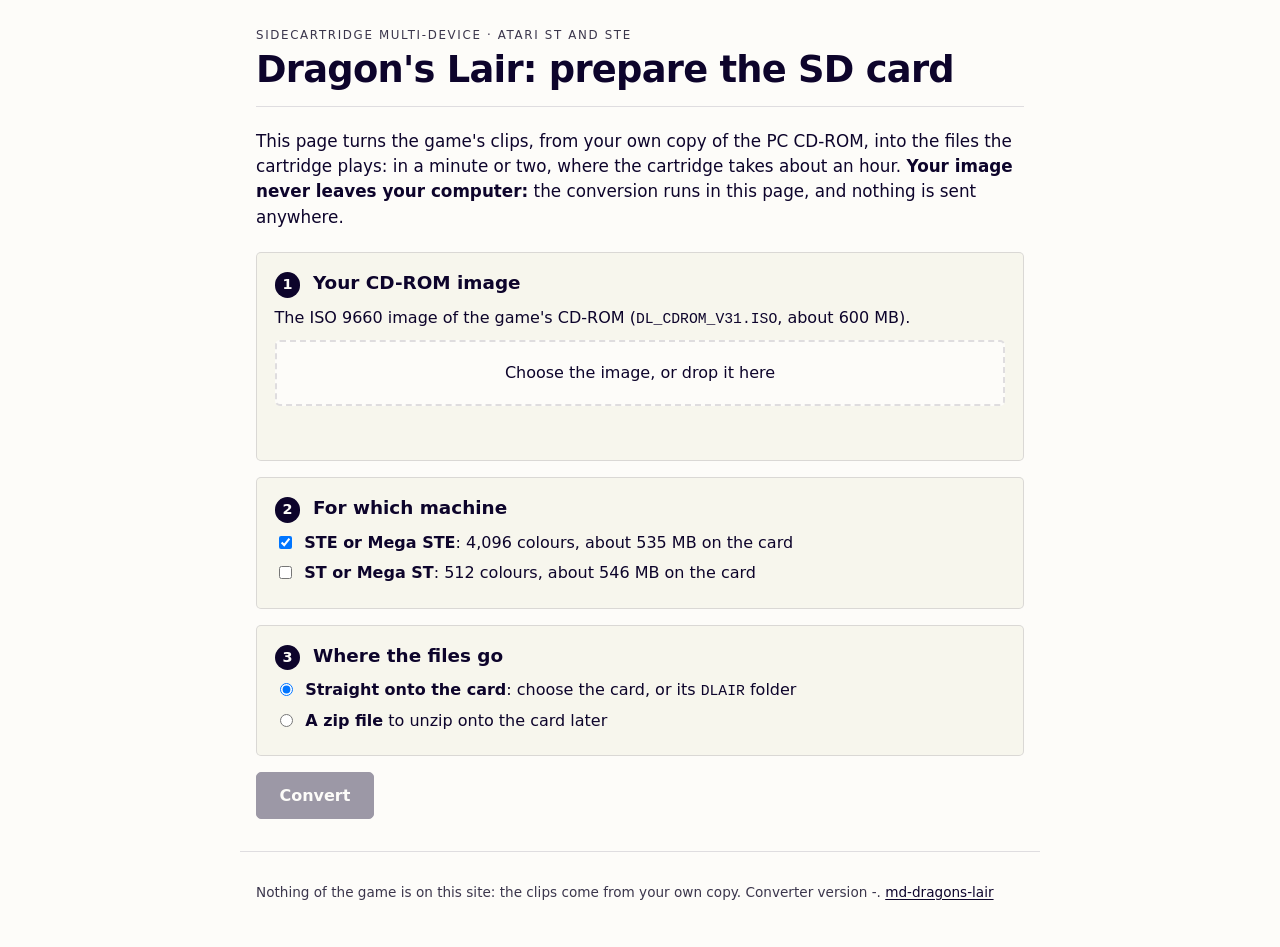
==== web/site/index.html @ 111b312b "Convert the game in a web page, nothing uploaded web/site is the page that runs the WebAssembly conv" ====
<!DOCTYPE html>
<html lang="en">
<head>
  <meta charset="UTF-8">
  <meta name="viewport" content="width=device-width, initial-scale=1.0">
  <meta name="color-scheme" content="light dark">
  <title>Dragon's Lair: prepare the SD card</title>
  <meta name="description" content="Converts the clips of your own Dragon's Lair CD-ROM image into the files the SidecarTridge Multi-device plays on an Atari ST or STE, in your browser: nothing is uploaded.">
  <link rel="stylesheet" href="style.css">
  <script type="module" src="app.js"></script>
</head>
<body>
  <header class="app-header">
    <div class="app-header-inner">
      <div>
        <span class="kicker">SidecarTridge Multi-device · Atari ST and STE</span>
        <h1>Dragon's Lair: prepare the SD card</h1>
      </div>
    </div>
  </header>

  <main class="main-content">
    <p class="lead">
      This page turns the game's clips, from your own copy of the PC CD-ROM, into the files the
      cartridge plays: in a minute or two, where the cartridge takes about an hour.
      <strong>Your image never leaves your computer:</strong> the conversion runs in this page,
      and nothing is sent anywhere.
    </p>

    <section class="step" id="step-image">
      <h2><span class="num">1</span> Your CD-ROM image</h2>
      <p>The ISO 9660 image of the game's CD-ROM (<code>DL_CDROM_V31.ISO</code>, about 600 MB).</p>
      <label class="drop" id="drop">
        <input type="file" id="image" accept=".iso,.ISO">
        <span id="drop-text">Choose the image, or drop it here</span>
      </label>
      <p class="status" id="image-status" role="status"></p>
    </section>

    <section class="step" id="step-sets">
      <h2><span class="num">2</span> For which machine</h2>
      <label class="choice"><input type="checkbox" id="set-ste" checked>
        <span><strong>STE or Mega STE</strong>: 4,096 colours, about 535 MB on the card</span></label>
      <label class="choice"><input type="checkbox" id="set-st">
        <span><strong>ST or Mega ST</strong>: 512 colours, about 546 MB on the card</span></label>
    </section>

    <section class="step" id="step-where">
      <h2><span class="num">3</span> Where the files go</h2>
      <div id="where-folder" hidden>
        <label class="choice"><input type="radio" name="where" value="folder" checked>
          <span><strong>Straight onto the card</strong>: choose the card, or its <code>DLAIR</code> folder</span></label>
        <label class="choice"><input type="radio" name="where" value="zip">
          <span><strong>A zip file</strong> to unzip onto the card later</span></label>
      </div>
      <p id="where-zip" hidden>This browser cannot write to a folder: you get <code>DLAIR.zip</code>,
        to unzip at the top of the card (it holds the <code>DLAIR</code> folder).</p>
    </section>

    <div class="actions">
      <button id="go" class="button" disabled>Convert</button>
    </div>

    <section class="panel" id="progress" hidden>
      <h2 id="progress-title">Converting</h2>
      <div class="bar"><div class="fill" id="overall"></div></div>
      <p class="figures"><span id="count"></span><span id="left"></span></p>
      <ul class="clips" id="clips"></ul>
      <button id="stop" class="button secondary">Stop</button>
    </section>

    <section class="panel" id="done" hidden>
      <h2 id="done-title"></h2>
      <p id="done-text"></p>
      <p id="done-link"></p>
      <ol id="done-next">
        <li>Put the card back in the Multi-device.</li>
        <li>Start the ST: Dragon's Lair finds the clips and starts at once.</li>
      </ol>
    </section>

    <p class="error" id="error" role="alert" hidden></p>
  </main>

  <footer class="app-footer">
    <p>Nothing of the game is on this site: the clips come from your own copy.
      Converter version <span id="version">-</span>.
      <a href="https://github.com/sidecartridge/md-dragons-lair">md-dragons-lair</a></p>
  </footer>
</body>
</html>
---- web/site/style.css ----
/* The colours and the layout of md-store.sidecartridge.com: deep-purple ink
   on cream, light and dark, flat, 5px radii. The system's font. */

:root {
  --font-base: system-ui, -apple-system, "Segoe UI", Roboto, "Helvetica Neue", Arial, sans-serif;
  --font-mono: ui-monospace, SFMono-Regular, Menlo, Consolas, "Liberation Mono", monospace;
  --color-ink: #0d042b;
  --color-ink-2: #3b364c;
  --color-bg: #fdfcf9;
  --color-bg-2: #f7f6ed;
  --color-bg-3: #faebd7;
  --color-on-ink: #fdfcf9;
  --color-border: rgba(13, 4, 43, 0.12);
  --color-good: #1d7a3a;
  --color-bad: #b3261e;
  --radius: 5px;
  color-scheme: light;
}

:root[data-theme="dark"] {
  --color-ink: #f5f5ec;
  --color-ink-2: #929eaf;
  --color-bg: #0b0326;
  --color-bg-2: #150c32;
  --color-bg-3: #251654;
  --color-on-ink: #0b0326;
  --color-border: rgba(245, 245, 236, 0.14);
  --color-good: #6fd08c;
  --color-bad: #ff8a80;
  color-scheme: dark;
}

@media (prefers-color-scheme: dark) {
  :root:not([data-theme="light"]) {
    --color-ink: #f5f5ec;
    --color-ink-2: #929eaf;
    --color-bg: #0b0326;
    --color-bg-2: #150c32;
    --color-bg-3: #251654;
    --color-on-ink: #0b0326;
    --color-border: rgba(245, 245, 236, 0.14);
    --color-good: #6fd08c;
    --color-bad: #ff8a80;
    color-scheme: dark;
  }
}

html, body { margin: 0; padding: 0; }

body {
  background: var(--color-bg);
  color: var(--color-ink);
  font-family: var(--font-base);
  line-height: 1.5;
  -webkit-font-smoothing: antialiased;
}

a { color: var(--color-ink); text-underline-offset: 2px; }
code { font-family: var(--font-mono); font-size: 0.92em; }

.app-header, .main-content, .app-footer {
  max-width: 800px;
  margin: 0 auto;
  padding: 0 16px;
  box-sizing: border-box;
}

.app-header-inner {
  padding: 1.4rem 0 1rem;
  border-bottom: 1px solid var(--color-border);
}

.kicker {
  display: inline-block;
  margin-bottom: 0.3rem;
  font-size: 0.74rem;
  font-weight: 500;
  letter-spacing: 0.14em;
  text-transform: uppercase;
  color: var(--color-ink-2);
}

h1 {
  margin: 0;
  font-size: clamp(1.6rem, 4vw, 2.3rem);
  font-weight: 700;
  line-height: 1.08;
  letter-spacing: -0.02em;
}

h2 { font-size: 1.15rem; margin: 0 0 0.5rem; }

.lead { font-size: 1.05rem; margin: 1.4rem 0; }

.step, .panel {
  border: 1px solid var(--color-border);
  border-radius: var(--radius);
  background: var(--color-bg-2);
  padding: 1rem 1.1rem;
  margin: 0 0 1rem;
}

.step p { margin: 0.3rem 0; }

.num {
  display: inline-flex;
  align-items: center;
  justify-content: center;
  width: 1.6rem;
  height: 1.6rem;
  margin-right: 0.4rem;
  border-radius: 50%;
  background: var(--color-ink);
  color: var(--color-on-ink);
  font-size: 0.9rem;
}

.drop {
  display: block;
  margin: 0.6rem 0;
  padding: 1.2rem;
  border: 2px dashed var(--color-border);
  border-radius: var(--radius);
  text-align: center;
  cursor: pointer;
  background: var(--color-bg);
}
.drop.over { border-color: var(--color-ink); }
.drop input { display: none; }

.choice {
  display: flex;
  gap: 0.6rem;
  align-items: flex-start;
  margin: 0.4rem 0;
  cursor: pointer;
}
.choice input { margin-top: 0.3rem; }

.status { color: var(--color-ink-2); min-height: 1.5em; }
.status.good { color: var(--color-good); }
.status.bad, .error { color: var(--color-bad); }

.actions { margin: 1rem 0 1.4rem; }

.button {
  font: inherit;
  font-weight: 600;
  padding: 0.65rem 1.4rem;
  border-radius: var(--radius);
  border: 1px solid var(--color-ink);
  background: var(--color-ink);
  color: var(--color-on-ink);
  cursor: pointer;
}
.button:disabled { opacity: 0.4; cursor: default; }
.button.secondary { background: transparent; color: var(--color-ink); }

.bar {
  height: 14px;
  border-radius: var(--radius);
  background: var(--color-bg-3);
  overflow: hidden;
}
.fill {
  height: 100%;
  width: 0;
  background: var(--color-ink);
  transition: width 0.2s;
}

.figures {
  display: flex;
  justify-content: space-between;
  flex-wrap: wrap;
  gap: 0.5rem;
  color: var(--color-ink-2);
}

.clips {
  list-style: none;
  padding: 0;
  margin: 0.4rem 0 1rem;
  font-family: var(--font-mono);
  font-size: 0.9rem;
}
.clips li { display: flex; gap: 0.6rem; align-items: center; margin: 0.2rem 0; }
.clips .name { width: 9.5rem; flex: none; }
.clips .bar { flex: 1; height: 8px; }

.app-footer {
  margin-top: 2rem;
  padding-top: 1rem;
  padding-bottom: 2rem;
  border-top: 1px solid var(--color-border);
  font-size: 0.85rem;
  color: var(--color-ink-2);
}
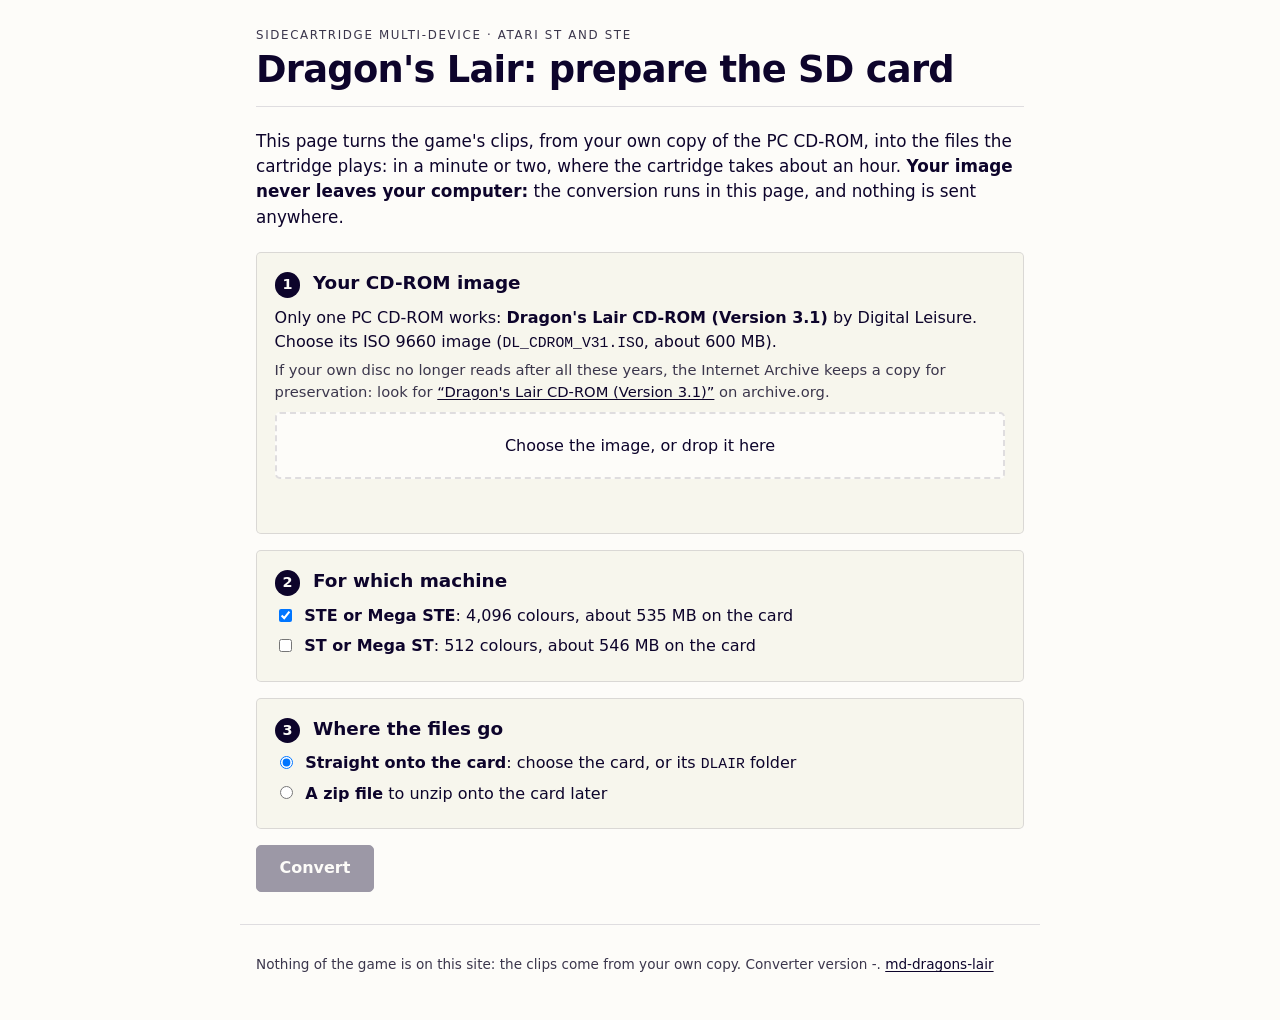
==== commit d039b55c: "Name the one CD-ROM the web page converts Only Dragon's Lair CD-ROM (Version 3.1) by Digital Leisure" ====
--- a/web/site/index.html
+++ b/web/site/index.html
@@ -5,7 +5,7 @@
   <meta name="viewport" content="width=device-width, initial-scale=1.0">
   <meta name="color-scheme" content="light dark">
   <title>Dragon's Lair: prepare the SD card</title>
-  <meta name="description" content="Converts the clips of your own Dragon's Lair CD-ROM image into the files the SidecarTridge Multi-device plays on an Atari ST or STE, in your browser: nothing is uploaded.">
+  <meta name="description" content="Converts the clips of your own Dragon's Lair CD-ROM (Version 3.1) image into the files the SidecarTridge Multi-device plays on an Atari ST or STE, in your browser: nothing is uploaded.">
   <link rel="stylesheet" href="style.css">
   <script type="module" src="app.js"></script>
 </head>
@@ -29,7 +29,12 @@
 
     <section class="step" id="step-image">
       <h2><span class="num">1</span> Your CD-ROM image</h2>
-      <p>The ISO 9660 image of the game's CD-ROM (<code>DL_CDROM_V31.ISO</code>, about 600 MB).</p>
+      <p>Only one PC CD-ROM works: <strong>Dragon's Lair CD-ROM (Version 3.1)</strong> by Digital
+        Leisure. Choose its ISO 9660 image (<code>DL_CDROM_V31.ISO</code>, about 600 MB).</p>
+      <p class="note">If your own disc no longer reads after all these years, the Internet Archive
+        keeps a copy for preservation: look for
+        <a href="https://archive.org/search?query=%22Dragon%27s+Lair+CD-ROM+%28Version+3.1%29%22"
+          target="_blank" rel="noopener">“Dragon's Lair CD-ROM (Version 3.1)”</a> on archive.org.</p>
       <label class="drop" id="drop">
         <input type="file" id="image" accept=".iso,.ISO">
         <span id="drop-text">Choose the image, or drop it here</span>
--- a/web/site/style.css
+++ b/web/site/style.css
@@ -101,6 +101,7 @@
 }
 
 .step p { margin: 0.3rem 0; }
+.step .note { color: var(--color-ink-2); font-size: 0.92rem; }
 
 .num {
   display: inline-flex;
@@ -187,6 +188,7 @@
 .clips li { display: flex; gap: 0.6rem; align-items: center; margin: 0.2rem 0; }
 .clips .name { width: 9.5rem; flex: none; }
 .clips .bar { flex: 1; height: 8px; }
+.clips .writing .fill { opacity: 0.4; }  /* converted, waiting to be written */
 
 .app-footer {
   margin-top: 2rem;
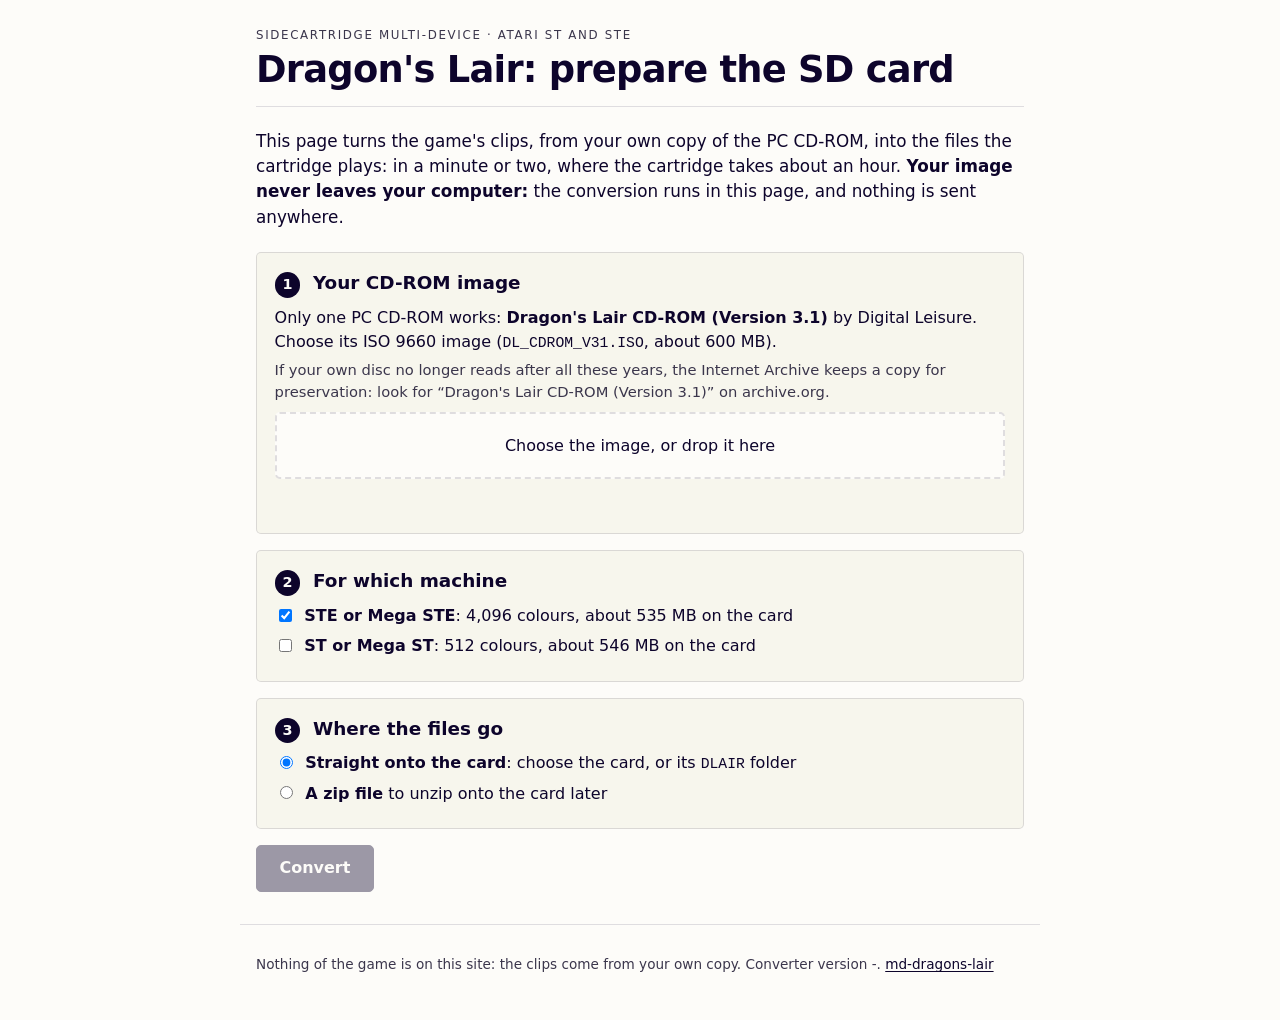
==== commit 3fb72418: "Name the Internet Archive's copy on the web page without linking to it" ====
--- a/web/site/index.html
+++ b/web/site/index.html
@@ -32,9 +32,8 @@
       <p>Only one PC CD-ROM works: <strong>Dragon's Lair CD-ROM (Version 3.1)</strong> by Digital
         Leisure. Choose its ISO 9660 image (<code>DL_CDROM_V31.ISO</code>, about 600 MB).</p>
       <p class="note">If your own disc no longer reads after all these years, the Internet Archive
-        keeps a copy for preservation: look for
-        <a href="https://archive.org/search?query=%22Dragon%27s+Lair+CD-ROM+%28Version+3.1%29%22"
-          target="_blank" rel="noopener">“Dragon's Lair CD-ROM (Version 3.1)”</a> on archive.org.</p>
+        keeps a copy for preservation: look for “Dragon's Lair CD-ROM (Version 3.1)” on
+        archive.org.</p>
       <label class="drop" id="drop">
         <input type="file" id="image" accept=".iso,.ISO">
         <span id="drop-text">Choose the image, or drop it here</span>
